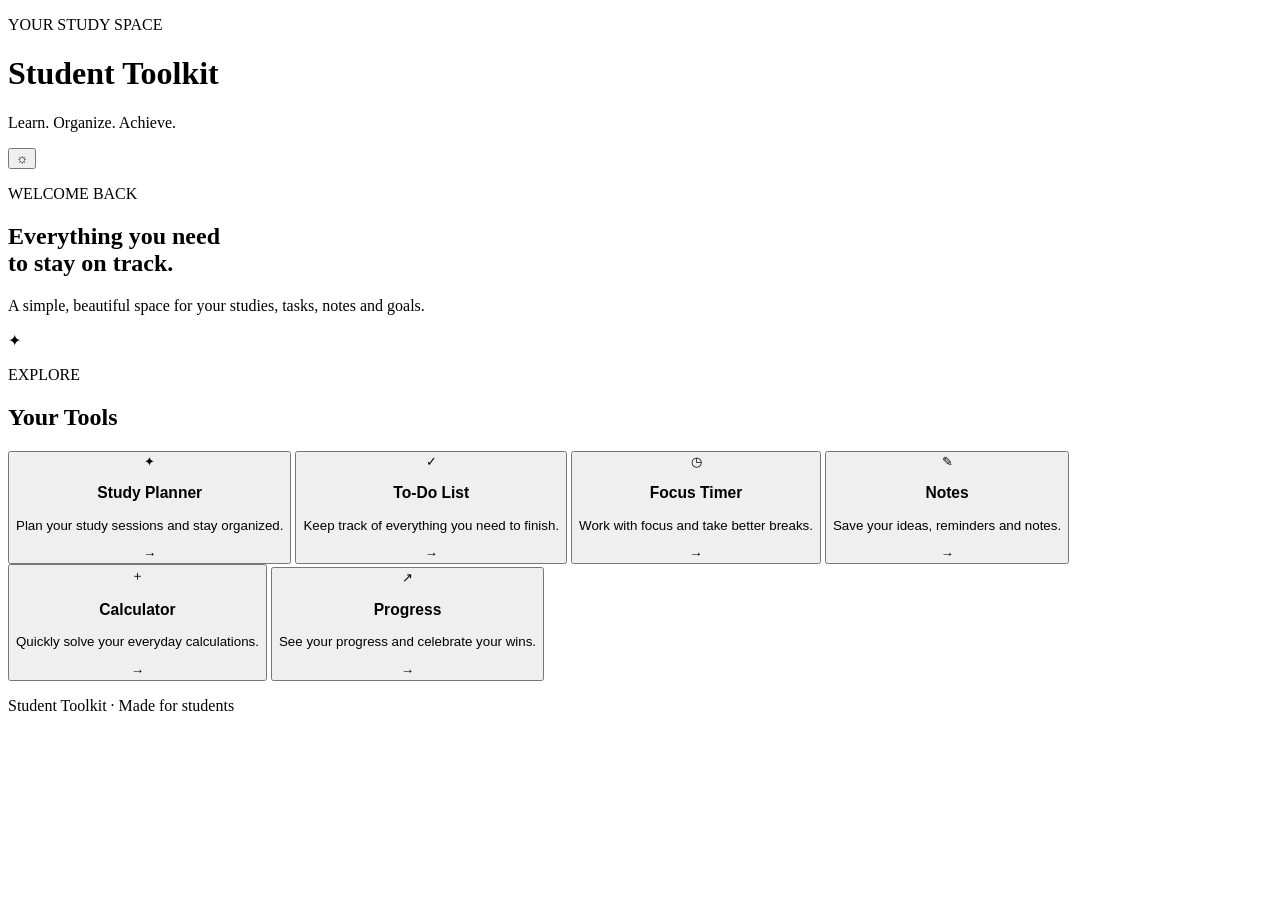
==== index.html @ 06b0a5df "Create index.html" ====
<!DOCTYPE html>
<html lang="en">

<head>
    <meta charset="UTF-8">
    <meta name="viewport" content="width=device-width, initial-scale=1.0">

    <title>Student Toolkit</title>

    <meta name="theme-color" content="#F8F7F4">

    <link rel="stylesheet" href="style.css">
</head>

<body>

    <header class="header">

        <div>
            <p class="eyebrow">YOUR STUDY SPACE</p>

            <h1>Student Toolkit</h1>

            <p class="subtitle">
                Learn. Organize. Achieve.
            </p>
        </div>

        <button class="theme-btn" onclick="toggleTheme()" aria-label="Toggle theme">
            ☼
        </button>

    </header>


    <main>

        <section class="hero">

            <div class="hero-content">

                <p class="hero-label">WELCOME BACK</p>

                <h2>
                    Everything you need<br>
                    to stay on track.
                </h2>

                <p>
                    A simple, beautiful space for your
                    studies, tasks, notes and goals.
                </p>

            </div>

            <div class="hero-shape">
                ✦
            </div>

        </section>


        <div class="section-heading">

            <div>
                <p class="eyebrow">EXPLORE</p>
                <h2>Your Tools</h2>
            </div>

        </div>


        <section class="tools-grid">

            <button class="tool-card lavender"
                onclick="openTool('planner')">

                <span class="tool-icon">✦</span>

                <h3>Study Planner</h3>

                <p>
                    Plan your study sessions
                    and stay organized.
                </p>

                <span class="arrow">→</span>

            </button>


            <button class="tool-card rose"
                onclick="openTool('todo')">

                <span class="tool-icon">✓</span>

                <h3>To-Do List</h3>

                <p>
                    Keep track of everything
                    you need to finish.
                </p>

                <span class="arrow">→</span>

            </button>


            <button class="tool-card blue"
                onclick="openTool('timer')">

                <span class="tool-icon">◷</span>

                <h3>Focus Timer</h3>

                <p>
                    Work with focus and
                    take better breaks.
                </p>

                <span class="arrow">→</span>

            </button>


            <button class="tool-card champagne"
                onclick="openTool('notes')">

                <span class="tool-icon">✎</span>

                <h3>Notes</h3>

                <p>
                    Save your ideas,
                    reminders and notes.
                </p>

                <span class="arrow">→</span>

            </button>


            <button class="tool-card blue"
                onclick="openTool('calculator')">

                <span class="tool-icon">＋</span>

                <h3>Calculator</h3>

                <p>
                    Quickly solve your
                    everyday calculations.
                </p>

                <span class="arrow">→</span>

            </button>


            <button class="tool-card lavender"
                onclick="openTool('progress')">

                <span class="tool-icon">↗</span>

                <h3>Progress</h3>

                <p>
                    See your progress and
                    celebrate your wins.
                </p>

                <span class="arrow">→</span>

            </button>

        </section>

    </main>


    <footer>
        <p>Student Toolkit · Made for students</p>
    </footer>


    <script src="script.js"></script>

</body>

</html>
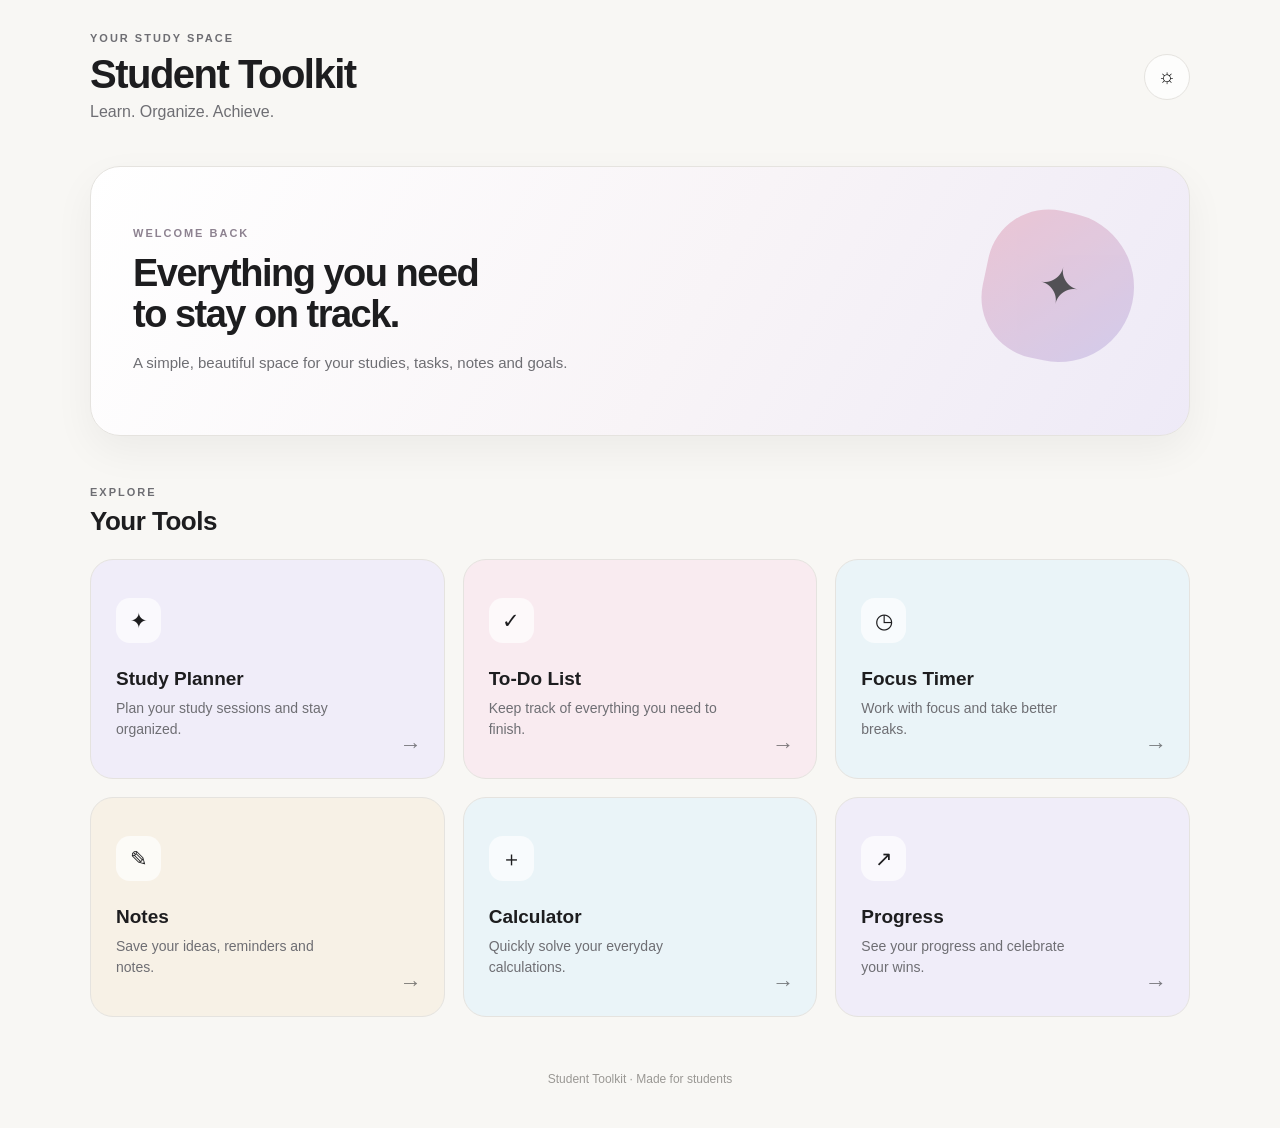
==== commit 30b0f332: "Update index.html" ====
--- a/index.html
+++ b/index.html
@@ -90,7 +90,7 @@
 
 
             <button class="tool-card rose"
-                onclick="openTool('todo')">
+                onclick="window.location.href='todo.html'">
 
                 <span class="tool-icon">✓</span>
 
--- a/style.css
+++ b/style.css
@@ -0,0 +1,413 @@
+* {
+    margin: 0;
+    padding: 0;
+    box-sizing: border-box;
+}
+
+:root {
+    --background: #F8F7F4;
+    --card: #FFFFFF;
+    --text: #1D1D1F;
+    --secondary: #6E6E73;
+    --border: #E5E3DF;
+
+    --rose: #E8B7C8;
+    --lavender: #C9C1E8;
+    --blue: #B8D8E8;
+    --champagne: #E8D8B8;
+}
+
+body {
+    font-family: -apple-system, BlinkMacSystemFont, "SF Pro Display",
+        "Segoe UI", Arial, sans-serif;
+
+    background: var(--background);
+    color: var(--text);
+
+    min-height: 100vh;
+    padding: 32px;
+
+    transition: 0.3s ease;
+}
+
+
+/* HEADER */
+
+.header {
+    max-width: 1100px;
+    margin: 0 auto 45px;
+
+    display: flex;
+    justify-content: space-between;
+    align-items: center;
+}
+
+.eyebrow {
+    font-size: 11px;
+    font-weight: 700;
+    letter-spacing: 2px;
+    color: var(--secondary);
+    margin-bottom: 8px;
+}
+
+h1 {
+    font-size: 40px;
+    letter-spacing: -1.5px;
+    margin-bottom: 6px;
+}
+
+.subtitle {
+    color: var(--secondary);
+    font-size: 16px;
+}
+
+.theme-btn {
+    width: 46px;
+    height: 46px;
+
+    border: 1px solid var(--border);
+    border-radius: 50%;
+
+    background: rgba(255, 255, 255, 0.75);
+
+    font-size: 20px;
+    cursor: pointer;
+
+    transition: 0.25s ease;
+}
+
+.theme-btn:hover {
+    transform: rotate(15deg) scale(1.05);
+}
+
+
+/* MAIN */
+
+main {
+    max-width: 1100px;
+    margin: auto;
+}
+
+
+/* HERO */
+
+.hero {
+    position: relative;
+    overflow: hidden;
+
+    min-height: 270px;
+
+    padding: 42px;
+
+    border-radius: 30px;
+
+    background:
+        linear-gradient(
+            120deg,
+            #ffffff 0%,
+            #f8f4f7 55%,
+            #eeeaf7 100%
+        );
+
+    border: 1px solid var(--border);
+
+    box-shadow:
+        0 15px 40px rgba(0, 0, 0, 0.05);
+
+    margin-bottom: 50px;
+
+    display: flex;
+    align-items: center;
+}
+
+.hero-content {
+    max-width: 650px;
+}
+
+.hero-label {
+    font-size: 11px;
+    font-weight: 700;
+    letter-spacing: 2px;
+    color: #8d8290;
+    margin-bottom: 14px;
+}
+
+.hero h2 {
+    font-size: 38px;
+    line-height: 1.08;
+    letter-spacing: -1.5px;
+    margin-bottom: 16px;
+}
+
+.hero p:last-child {
+    color: var(--secondary);
+    line-height: 1.6;
+    font-size: 15px;
+}
+
+.hero-shape {
+    position: absolute;
+
+    right: 55px;
+    top: 45px;
+
+    width: 150px;
+    height: 150px;
+
+    border-radius: 45% 55% 55% 45%;
+
+    background: linear-gradient(
+        135deg,
+        var(--rose),
+        var(--lavender)
+    );
+
+    display: flex;
+    align-items: center;
+    justify-content: center;
+
+    font-size: 50px;
+
+    transform: rotate(12deg);
+
+    opacity: 0.75;
+}
+
+
+/* SECTION */
+
+.section-heading {
+    margin-bottom: 22px;
+}
+
+.section-heading h2 {
+    font-size: 26px;
+    letter-spacing: -0.5px;
+}
+
+
+/* TOOLS */
+
+.tools-grid {
+    display: grid;
+
+    grid-template-columns:
+        repeat(3, 1fr);
+
+    gap: 18px;
+}
+
+.tool-card {
+    position: relative;
+
+    min-height: 220px;
+
+    padding: 25px;
+
+    border-radius: 23px;
+
+    border: 1px solid var(--border);
+
+    text-align: left;
+
+    color: var(--text);
+
+    cursor: pointer;
+
+    transition:
+        transform 0.25s ease,
+        box-shadow 0.25s ease;
+
+    overflow: hidden;
+}
+
+.tool-card:hover {
+    transform: translateY(-5px);
+
+    box-shadow:
+        0 15px 30px rgba(0, 0, 0, 0.08);
+}
+
+
+/* CARD COLORS */
+
+.lavender {
+    background: #F0EDF9;
+}
+
+.rose {
+    background: #F9EBF0;
+}
+
+.blue {
+    background: #EAF4F8;
+}
+
+.champagne {
+    background: #F7F1E6;
+}
+
+
+/* ICON */
+
+.tool-icon {
+    display: flex;
+
+    width: 45px;
+    height: 45px;
+
+    border-radius: 14px;
+
+    background: rgba(255, 255, 255, 0.7);
+
+    align-items: center;
+    justify-content: center;
+
+    font-size: 21px;
+
+    margin-bottom: 25px;
+}
+
+.tool-card h3 {
+    font-size: 19px;
+    margin-bottom: 8px;
+}
+
+.tool-card p {
+    max-width: 230px;
+
+    color: var(--secondary);
+
+    font-size: 14px;
+
+    line-height: 1.5;
+}
+
+.arrow {
+    position: absolute;
+
+    right: 22px;
+    bottom: 20px;
+
+    font-size: 22px;
+
+    opacity: 0.55;
+
+    transition: 0.2s ease;
+}
+
+.tool-card:hover .arrow {
+    transform: translateX(5px);
+    opacity: 1;
+}
+
+
+/* FOOTER */
+
+footer {
+    max-width: 1100px;
+
+    margin: 55px auto 10px;
+
+    text-align: center;
+
+    color: #9A9894;
+
+    font-size: 12px;
+}
+
+
+/* MOBILE */
+
+@media (max-width: 800px) {
+
+    body {
+        padding: 20px;
+    }
+
+    h1 {
+        font-size: 31px;
+    }
+
+    .hero {
+        padding: 28px;
+    }
+
+    .hero h2 {
+        font-size: 30px;
+    }
+
+    .hero-shape {
+        display: none;
+    }
+
+    .tools-grid {
+        grid-template-columns: repeat(2, 1fr);
+    }
+}
+
+
+@media (max-width: 500px) {
+
+    .header {
+        margin-bottom: 30px;
+    }
+
+    .theme-btn {
+        width: 40px;
+        height: 40px;
+    }
+
+    .tools-grid {
+        grid-template-columns: 1fr;
+    }
+
+    .tool-card {
+        min-height: 190px;
+    }
+
+    .hero {
+        min-height: 240px;
+    }
+}
+
+
+/* DARK MODE */
+
+body.dark-mode {
+    --background: #111113;
+    --card: #1C1C1E;
+    --text: #F5F5F7;
+    --secondary: #A1A1A6;
+    --border: #303033;
+}
+
+body.dark-mode .hero {
+    background:
+        linear-gradient(
+            120deg,
+            #1c1c1e,
+            #211e25
+        );
+}
+
+body.dark-mode .lavender {
+    background: #29263A;
+}
+
+body.dark-mode .rose {
+    background: #35262D;
+}
+
+body.dark-mode .blue {
+    background: #202F35;
+}
+
+body.dark-mode .champagne {
+    background: #342F25;
+}
+
+body.dark-mode .theme-btn {
+    background: #1C1C1E;
+    color: white;
+}
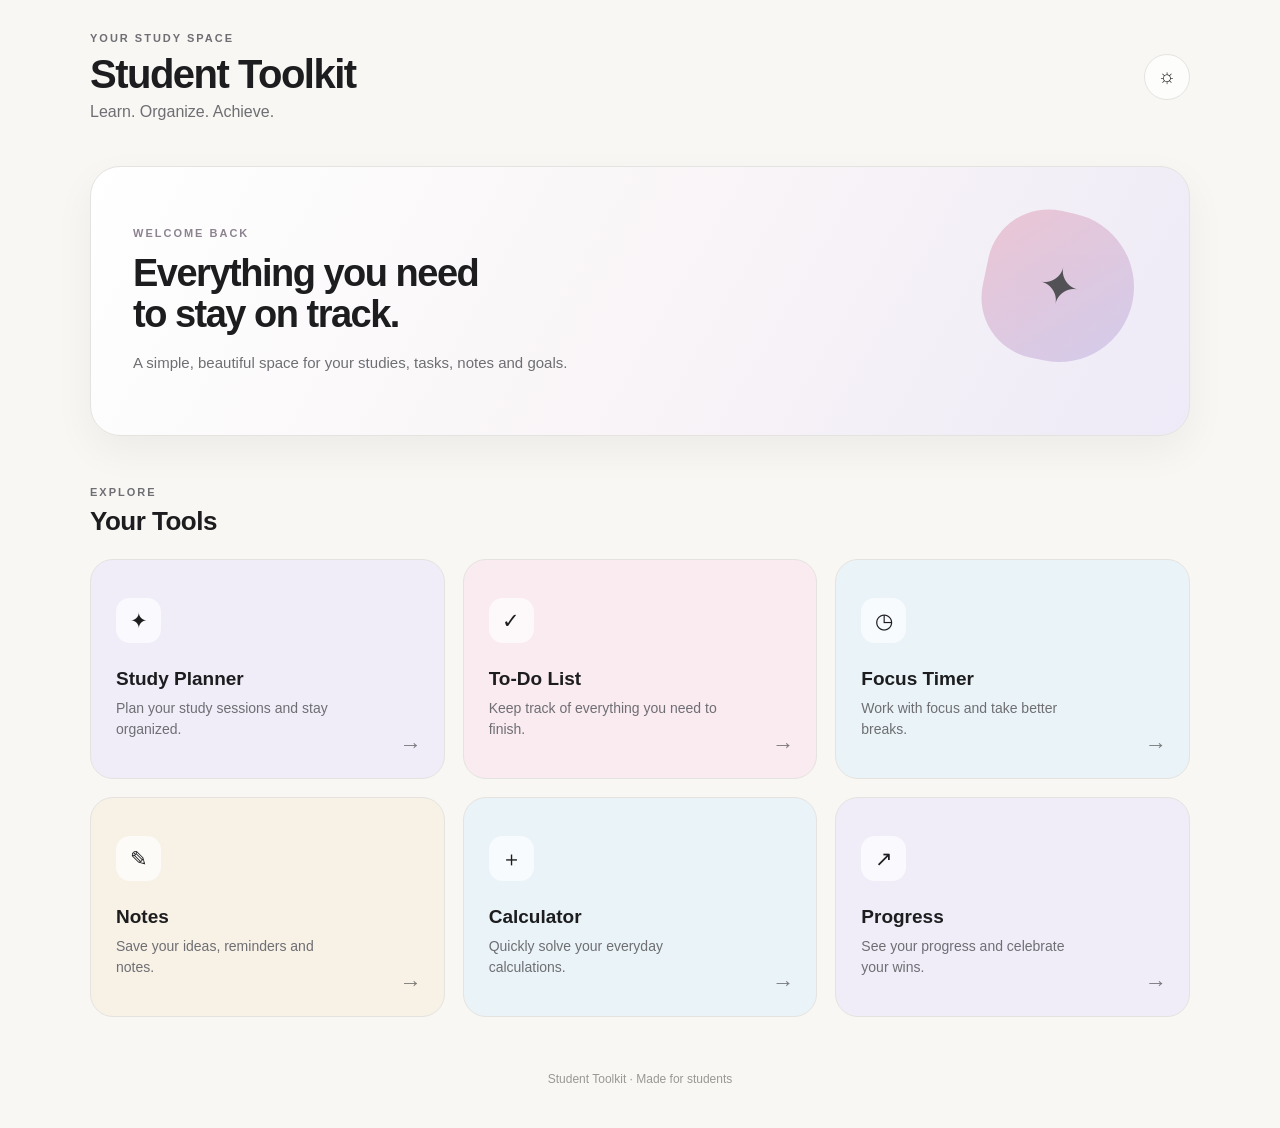
==== commit 74833950: "Update index.html" ====
--- a/index.html
+++ b/index.html
@@ -26,9 +26,19 @@
             </p>
         </div>
 
-        <button class="theme-btn" onclick="toggleTheme()" aria-label="Toggle theme">
-            ☼
-        </button>
+        <button
+    class="theme-btn"
+    aria-label="Toggle night theme"
+    onclick="
+        document.body.classList.toggle('dark');
+        localStorage.setItem(
+            'studentTheme',
+            document.body.classList.contains('dark') ? 'dark' : 'light'
+        );
+    "
+>
+    ☼
+</button>
 
     </header>
 
--- a/style.css
+++ b/style.css
@@ -1,98 +1,177 @@
+/* =========================================================
+   STUDENT TOOLKIT — FULL STYLE.CSS
+   Apple × Pinterest × Cute Study Planner
+   ========================================================= */
+
+
+/* =========================================================
+   GLOBAL RESET
+   ========================================================= */
+
 * {
     margin: 0;
     padding: 0;
     box-sizing: border-box;
 }
 
+
 :root {
+
     --background: #F8F7F4;
+
     --card: #FFFFFF;
+
     --text: #1D1D1F;
+
     --secondary: #6E6E73;
+
     --border: #E5E3DF;
 
     --rose: #E8B7C8;
+
     --lavender: #C9C1E8;
+
     --blue: #B8D8E8;
+
     --champagne: #E8D8B8;
 }
 
+
+html {
+    scroll-behavior: smooth;
+}
+
+
 body {
-    font-family: -apple-system, BlinkMacSystemFont, "SF Pro Display",
-        "Segoe UI", Arial, sans-serif;
+
+    font-family:
+        -apple-system,
+        BlinkMacSystemFont,
+        "SF Pro Display",
+        "Segoe UI",
+        Arial,
+        sans-serif;
 
     background: var(--background);
+
     color: var(--text);
 
     min-height: 100vh;
+
     padding: 32px;
 
-    transition: 0.3s ease;
-}
-
-
-/* HEADER */
+    transition:
+        background 0.3s ease,
+        color 0.3s ease;
+}
+
+
+/* =========================================================
+   DASHBOARD HEADER
+   ========================================================= */
 
 .header {
+
     max-width: 1100px;
+
     margin: 0 auto 45px;
 
     display: flex;
+
     justify-content: space-between;
+
     align-items: center;
 }
 
+
 .eyebrow {
+
     font-size: 11px;
+
     font-weight: 700;
+
     letter-spacing: 2px;
+
     color: var(--secondary);
+
     margin-bottom: 8px;
 }
 
+
 h1 {
+
     font-size: 40px;
+
     letter-spacing: -1.5px;
+
     margin-bottom: 6px;
 }
 
+
 .subtitle {
+
     color: var(--secondary);
+
     font-size: 16px;
 }
 
+
+/* =========================================================
+   THEME BUTTON
+   ========================================================= */
+
 .theme-btn {
+
     width: 46px;
+
     height: 46px;
 
     border: 1px solid var(--border);
+
     border-radius: 50%;
 
-    background: rgba(255, 255, 255, 0.75);
+    background:
+        rgba(255, 255, 255, 0.75);
+
+    color: var(--text);
 
     font-size: 20px;
+
     cursor: pointer;
 
-    transition: 0.25s ease;
-}
+    transition:
+        0.25s ease;
+}
+
 
 .theme-btn:hover {
-    transform: rotate(15deg) scale(1.05);
-}
-
-
-/* MAIN */
+
+    transform:
+        rotate(15deg)
+        scale(1.05);
+}
+
+
+/* =========================================================
+   MAIN DASHBOARD
+   ========================================================= */
 
 main {
+
     max-width: 1100px;
+
     margin: auto;
 }
 
 
-/* HERO */
+/* =========================================================
+   DASHBOARD HERO
+   ========================================================= */
 
 .hero {
+
     position: relative;
+
     overflow: hidden;
 
     min-height: 270px;
@@ -112,83 +191,120 @@
     border: 1px solid var(--border);
 
     box-shadow:
-        0 15px 40px rgba(0, 0, 0, 0.05);
+        0 15px 40px
+        rgba(0, 0, 0, 0.05);
 
     margin-bottom: 50px;
 
     display: flex;
+
     align-items: center;
 }
 
+
 .hero-content {
+
     max-width: 650px;
 }
 
+
 .hero-label {
+
     font-size: 11px;
+
     font-weight: 700;
+
     letter-spacing: 2px;
+
     color: #8d8290;
+
     margin-bottom: 14px;
 }
 
+
 .hero h2 {
+
     font-size: 38px;
+
     line-height: 1.08;
+
     letter-spacing: -1.5px;
+
     margin-bottom: 16px;
 }
 
+
 .hero p:last-child {
+
     color: var(--secondary);
+
     line-height: 1.6;
+
     font-size: 15px;
 }
 
+
 .hero-shape {
+
     position: absolute;
 
     right: 55px;
+
     top: 45px;
 
     width: 150px;
+
     height: 150px;
 
-    border-radius: 45% 55% 55% 45%;
-
-    background: linear-gradient(
-        135deg,
-        var(--rose),
-        var(--lavender)
-    );
+    border-radius:
+        45% 55% 55% 45%;
+
+    background:
+        linear-gradient(
+            135deg,
+            var(--rose),
+            var(--lavender)
+        );
 
     display: flex;
+
     align-items: center;
+
     justify-content: center;
 
     font-size: 50px;
 
-    transform: rotate(12deg);
+    transform:
+        rotate(12deg);
 
     opacity: 0.75;
 }
 
 
-/* SECTION */
+/* =========================================================
+   SECTION HEADING
+   ========================================================= */
 
 .section-heading {
+
     margin-bottom: 22px;
 }
 
+
 .section-heading h2 {
+
     font-size: 26px;
+
     letter-spacing: -0.5px;
 }
 
 
-/* TOOLS */
+/* =========================================================
+   TOOLS GRID
+   ========================================================= */
 
 .tools-grid {
+
     display: grid;
 
     grid-template-columns:
@@ -197,7 +313,9 @@
     gap: 18px;
 }
 
+
 .tool-card {
+
     position: relative;
 
     min-height: 220px;
@@ -221,46 +339,61 @@
     overflow: hidden;
 }
 
+
 .tool-card:hover {
-    transform: translateY(-5px);
+
+    transform:
+        translateY(-5px);
 
     box-shadow:
-        0 15px 30px rgba(0, 0, 0, 0.08);
-}
-
-
-/* CARD COLORS */
+        0 15px 30px
+        rgba(0, 0, 0, 0.08);
+}
+
+
+/* TOOL COLORS */
 
 .lavender {
+
     background: #F0EDF9;
 }
 
+
 .rose {
+
     background: #F9EBF0;
 }
 
+
 .blue {
+
     background: #EAF4F8;
 }
 
+
 .champagne {
+
     background: #F7F1E6;
 }
 
 
-/* ICON */
+/* TOOL ICON */
 
 .tool-icon {
+
     display: flex;
 
     width: 45px;
+
     height: 45px;
 
     border-radius: 14px;
 
-    background: rgba(255, 255, 255, 0.7);
+    background:
+        rgba(255, 255, 255, 0.7);
 
     align-items: center;
+
     justify-content: center;
 
     font-size: 21px;
@@ -268,12 +401,17 @@
     margin-bottom: 25px;
 }
 
+
 .tool-card h3 {
+
     font-size: 19px;
+
     margin-bottom: 8px;
 }
 
+
 .tool-card p {
+
     max-width: 230px;
 
     color: var(--secondary);
@@ -283,10 +421,13 @@
     line-height: 1.5;
 }
 
+
 .arrow {
+
     position: absolute;
 
     right: 22px;
+
     bottom: 20px;
 
     font-size: 22px;
@@ -296,15 +437,22 @@
     transition: 0.2s ease;
 }
 
+
 .tool-card:hover .arrow {
-    transform: translateX(5px);
+
+    transform:
+        translateX(5px);
+
     opacity: 1;
 }
 
 
-/* FOOTER */
+/* =========================================================
+   DASHBOARD FOOTER
+   ========================================================= */
 
 footer {
+
     max-width: 1100px;
 
     margin: 55px auto 10px;
@@ -317,72 +465,107 @@
 }
 
 
-/* MOBILE */
+/* =========================================================
+   DASHBOARD RESPONSIVE
+   ========================================================= */
 
 @media (max-width: 800px) {
 
     body {
+
         padding: 20px;
     }
 
+
     h1 {
+
         font-size: 31px;
     }
 
+
     .hero {
+
         padding: 28px;
     }
 
+
     .hero h2 {
+
         font-size: 30px;
     }
 
+
     .hero-shape {
+
         display: none;
     }
 
+
     .tools-grid {
-        grid-template-columns: repeat(2, 1fr);
-    }
+
+        grid-template-columns:
+            repeat(2, 1fr);
+    }
+
 }
 
 
 @media (max-width: 500px) {
 
     .header {
+
         margin-bottom: 30px;
     }
 
+
     .theme-btn {
+
         width: 40px;
+
         height: 40px;
     }
 
+
     .tools-grid {
+
         grid-template-columns: 1fr;
     }
 
+
     .tool-card {
+
         min-height: 190px;
     }
 
+
     .hero {
+
         min-height: 240px;
     }
-}
-
-
-/* DARK MODE */
+
+}
+
+
+/* =========================================================
+   DASHBOARD DARK MODE
+   ========================================================= */
 
 body.dark-mode {
+
     --background: #111113;
+
     --card: #1C1C1E;
+
     --text: #F5F5F7;
+
     --secondary: #A1A1A6;
+
     --border: #303033;
 }
 
+
 body.dark-mode .hero {
+
     background:
         linear-gradient(
             120deg,
@@ -391,23 +574,2830 @@
         );
 }
 
+
 body.dark-mode .lavender {
+
     background: #29263A;
 }
 
+
 body.dark-mode .rose {
+
     background: #35262D;
 }
 
+
 body.dark-mode .blue {
+
     background: #202F35;
 }
 
+
 body.dark-mode .champagne {
+
     background: #342F25;
 }
 
+
 body.dark-mode .theme-btn {
+
     background: #1C1C1E;
+
     color: white;
 }
+
+
+/* =========================================================
+   =========================================================
+   TODO PAGE
+   =========================================================
+   ========================================================= */
+
+
+/* =========================================================
+   TODO BACKGROUND
+   ========================================================= */
+
+.todo-page {
+
+    position: relative;
+
+    overflow-x: hidden;
+
+    background:
+
+        radial-gradient(
+            circle at 10% 10%,
+            #F9DCE8 0%,
+            transparent 25%
+        ),
+
+        radial-gradient(
+            circle at 90% 20%,
+            #E2DDF5 0%,
+            transparent 28%
+        ),
+
+        radial-gradient(
+            circle at 80% 80%,
+            #DCEEF4 0%,
+            transparent 25%
+        ),
+
+        #FBF8F5;
+}
+
+
+/* =========================================================
+   DECORATIVE BLOBS
+   ========================================================= */
+
+.blob {
+
+    position: fixed;
+
+    border-radius: 50%;
+
+    filter: blur(3px);
+
+    opacity: 0.55;
+
+    pointer-events: none;
+
+    z-index: -1;
+}
+
+
+.blob-pink {
+
+    width: 180px;
+
+    height: 180px;
+
+    background: #F3BDD3;
+
+    top: -80px;
+
+    left: -80px;
+}
+
+
+.blob-purple {
+
+    width: 230px;
+
+    height: 230px;
+
+    background: #D8D0F0;
+
+    top: 170px;
+
+    right: -130px;
+}
+
+
+.blob-blue {
+
+    width: 190px;
+
+    height: 190px;
+
+    background: #C9E5EF;
+
+    bottom: 80px;
+
+    left: -120px;
+}
+
+
+/* =========================================================
+   TODO HEADER
+   ========================================================= */
+
+.todo-header {
+
+    max-width: 850px;
+
+    margin: 0 auto;
+
+    padding:
+        25px
+        20px
+        20px;
+
+    display: flex;
+
+    justify-content:
+        space-between;
+
+    align-items:
+        flex-start;
+}
+
+
+.todo-mini-title {
+
+    font-size: 11px;
+
+    font-weight: 700;
+
+    letter-spacing: 2px;
+
+    color: #81778D;
+
+    margin-bottom: 12px;
+}
+
+
+.todo-header h1 {
+
+    font-family:
+        Georgia,
+        "Times New Roman",
+        serif;
+
+    font-size: 43px;
+
+    letter-spacing: -2px;
+
+    line-height: 1;
+
+    color: #202035;
+
+    margin-bottom: 10px;
+}
+
+
+.todo-subtitle {
+
+    font-size: 15px;
+
+    color: #777283;
+}
+
+
+/* =========================================================
+   TODO BACK BUTTON
+   ========================================================= */
+
+.todo-back {
+
+    width: 48px;
+
+    height: 48px;
+
+    border-radius: 50%;
+
+    border:
+        1px solid
+        rgba(255,255,255,0.8);
+
+    background:
+        rgba(255,255,255,0.72);
+
+    backdrop-filter:
+        blur(15px);
+
+    color: #29243A;
+
+    font-size: 24px;
+
+    cursor: pointer;
+
+    box-shadow:
+        0 8px 25px
+        rgba(80,60,100,0.08);
+
+    transition:
+        0.25s ease;
+}
+
+
+.todo-back:hover {
+
+    transform:
+        translateX(-3px);
+}
+
+
+/* =========================================================
+   TODO MAIN
+   ========================================================= */
+
+.todo-main {
+
+    max-width: 850px;
+
+    margin: auto;
+
+    padding:
+        10px
+        20px
+        80px;
+}
+
+
+/* =========================================================
+   PROGRESS CARD
+   ========================================================= */
+
+.progress-card {
+
+    padding: 23px;
+
+    border-radius: 27px;
+
+    background:
+
+        linear-gradient(
+            135deg,
+            rgba(255,255,255,0.9),
+            rgba(246,238,250,0.9)
+        );
+
+    border:
+        1px solid
+        rgba(255,255,255,0.9);
+
+    box-shadow:
+        0 15px 45px
+        rgba(100,75,120,0.10);
+
+    margin-bottom: 18px;
+}
+
+
+.progress-top {
+
+    display: flex;
+
+    justify-content:
+        space-between;
+
+    align-items:
+        center;
+}
+
+
+.progress-label {
+
+    font-size: 13px;
+
+    font-weight: 600;
+
+    color: #686176;
+
+    margin-bottom: 8px;
+}
+
+
+.progress-card h2 {
+
+    font-family:
+        Georgia,
+        serif;
+
+    font-size: 31px;
+
+    color: #25213A;
+}
+
+
+.progress-doodle {
+
+    width: 58px;
+
+    height: 58px;
+
+    border-radius: 50%;
+
+    display: flex;
+
+    align-items: center;
+
+    justify-content: center;
+
+    font-size: 30px;
+
+    color: #D879A7;
+
+    background:
+        #F9D9E8;
+
+    transform:
+        rotate(10deg);
+}
+
+
+/* =========================================================
+   PROGRESS BAR
+   ========================================================= */
+
+.progress-track {
+
+    height: 10px;
+
+    background: #E6E1EC;
+
+    border-radius: 20px;
+
+    margin-top: 17px;
+
+    overflow: hidden;
+}
+
+
+.progress-fill {
+
+    width: 0%;
+
+    height: 100%;
+
+    border-radius: 20px;
+
+    background:
+
+        linear-gradient(
+            90deg,
+            #E79CC2,
+            #B9A9E4
+        );
+
+    transition:
+        width 0.5s ease;
+}
+
+
+/* =========================================================
+   ADD TASK CARD
+   ========================================================= */
+
+.add-task-card {
+
+    display: flex;
+
+    align-items: center;
+
+    gap: 12px;
+
+    padding: 10px;
+
+    border-radius: 24px;
+
+    background:
+        rgba(255,255,255,0.85);
+
+    border:
+        1px solid
+        rgba(255,255,255,0.9);
+
+    box-shadow:
+        0 12px 35px
+        rgba(100,75,120,0.08);
+
+    margin-bottom: 20px;
+}
+
+
+.plus-circle {
+
+    flex-shrink: 0;
+
+    width: 45px;
+
+    height: 45px;
+
+    border-radius: 50%;
+
+    display: flex;
+
+    align-items: center;
+
+    justify-content: center;
+
+    font-size: 27px;
+
+    color: #B65D87;
+
+    background:
+        #F8DCE8;
+}
+
+
+.add-task-card input {
+
+    min-width: 0;
+
+    flex: 1;
+
+    border: none;
+
+    outline: none;
+
+    background: transparent;
+
+    color: #272338;
+
+    font-size: 15px;
+
+    font-family:
+        -apple-system,
+        BlinkMacSystemFont,
+        "Segoe UI",
+        sans-serif;
+}
+
+
+.add-task-card input::placeholder {
+
+    color: #AAA4B6;
+}
+
+
+/* =========================================================
+   ADD BUTTON
+   ========================================================= */
+
+.add-task-btn {
+
+    border: none;
+
+    border-radius: 17px;
+
+    padding:
+        13px
+        20px;
+
+    background:
+
+        linear-gradient(
+            135deg,
+            #E99BC2,
+            #D784B1
+        );
+
+    color: white;
+
+    font-weight: 700;
+
+    font-size: 14px;
+
+    cursor: pointer;
+
+    box-shadow:
+        0 7px 18px
+        rgba(210,120,165,0.25);
+
+    transition:
+        0.2s ease;
+}
+
+
+.add-task-btn:hover {
+
+    transform:
+        translateY(-2px);
+}
+
+
+/* =========================================================
+   TODO FILTERS
+   ========================================================= */
+
+.todo-filters {
+
+    display: flex;
+
+    gap: 8px;
+
+    margin:
+        8px
+        0
+        18px;
+
+    overflow-x: auto;
+
+    scrollbar-width: none;
+}
+
+
+.todo-filters::-webkit-scrollbar {
+
+    display: none;
+}
+
+
+.filter {
+
+    border: none;
+
+    border-radius: 30px;
+
+    padding:
+        10px
+        17px;
+
+    background:
+        rgba(255,255,255,0.65);
+
+    color: #777182;
+
+    font-size: 13px;
+
+    white-space: nowrap;
+
+    cursor: pointer;
+
+    transition:
+        0.2s ease;
+}
+
+
+.filter.active {
+
+    background:
+        #E9B1CD;
+
+    color: #3B2433;
+
+    box-shadow:
+        0 5px 15px
+        rgba(220,140,180,0.20);
+}
+
+
+/* =========================================================
+   TASK LIST
+   ========================================================= */
+
+.task-list {
+
+    display: flex;
+
+    flex-direction: column;
+
+    gap: 13px;
+}
+
+
+/* =========================================================
+   TASK CARD
+   ========================================================= */
+
+.task-card {
+
+    display: flex;
+
+    align-items: center;
+
+    gap: 15px;
+
+    min-height: 88px;
+
+    padding:
+        15px
+        16px;
+
+    border-radius: 24px;
+
+    border:
+        1px solid
+        rgba(255,255,255,0.8);
+
+    background:
+
+        linear-gradient(
+            135deg,
+            #FFF1F6,
+            #FCE8F0
+        );
+
+    box-shadow:
+        0 10px 28px
+        rgba(90,65,100,0.07);
+
+    animation:
+        taskIn 0.3s ease;
+
+    transition:
+        transform 0.2s ease,
+        box-shadow 0.2s ease;
+}
+
+
+.task-card:nth-child(2n) {
+
+    background:
+
+        linear-gradient(
+            135deg,
+            #F3F0FC,
+            #ECE8F8
+        );
+}
+
+
+.task-card:nth-child(3n) {
+
+    background:
+
+        linear-gradient(
+            135deg,
+            #EEF7FA,
+            #E6F1F6
+        );
+}
+
+
+.task-card:hover {
+
+    transform:
+        translateY(-3px);
+
+    box-shadow:
+        0 15px 32px
+        rgba(90,65,100,0.11);
+}
+
+
+/* =========================================================
+   BIG CUSTOM CHECKBOX
+   ========================================================= */
+
+.big-checkbox {
+
+    flex-shrink: 0;
+
+    width: 36px;
+
+    height: 36px;
+
+    border-radius: 12px;
+
+    border:
+        2px solid
+        #9B82C9;
+
+    background:
+        rgba(255,255,255,0.65);
+
+    color: white;
+
+    display: flex;
+
+    align-items: center;
+
+    justify-content: center;
+
+    font-size: 21px;
+
+    font-weight: 800;
+
+    cursor: pointer;
+
+    transition:
+        0.25s ease;
+}
+
+
+.big-checkbox:hover {
+
+    transform:
+        scale(1.08);
+}
+
+
+.task-card.completed
+.big-checkbox {
+
+    background:
+
+        linear-gradient(
+            135deg,
+            #D88EB5,
+            #B39CDE
+        );
+
+    border-color:
+        transparent;
+}
+
+
+/* =========================================================
+   TASK CONTENT
+   ========================================================= */
+
+.task-content {
+
+    flex: 1;
+
+    min-width: 0;
+}
+
+
+.task-content h3 {
+
+    font-size: 16px;
+
+    line-height: 1.3;
+
+    font-weight: 650;
+
+    color: #29243B;
+
+    margin-bottom: 7px;
+
+    word-break: break-word;
+}
+
+
+.task-tag {
+
+    display: inline-block;
+
+    padding:
+        4px
+        9px;
+
+    border-radius: 20px;
+
+    background:
+        rgba(255,255,255,0.65);
+
+    color: #80758D;
+
+    font-size: 10px;
+
+    font-weight: 600;
+}
+
+
+/* =========================================================
+   COMPLETED TASK
+   ========================================================= */
+
+.task-card.completed {
+
+    opacity: 0.75;
+}
+
+
+.task-card.completed
+.task-content h3 {
+
+    text-decoration:
+        line-through;
+
+    color: #817A89;
+}
+
+
+/* =========================================================
+   DELETE BUTTON
+   ========================================================= */
+
+.task-delete {
+
+    flex-shrink: 0;
+
+    border: none;
+
+    background: transparent;
+
+    color: #A59BA9;
+
+    font-size: 25px;
+
+    width: 32px;
+
+    height: 32px;
+
+    cursor: pointer;
+
+    border-radius: 50%;
+
+    transition:
+        0.2s ease;
+}
+
+
+.task-delete:hover {
+
+    background:
+        rgba(255,255,255,0.7);
+
+    color: #C66D96;
+}
+
+
+/* =========================================================
+   EMPTY STATE
+   ========================================================= */
+
+.empty-state {
+
+    min-height: 180px;
+
+    display: none;
+
+    flex-direction: column;
+
+    align-items: center;
+
+    justify-content: center;
+
+    text-align: center;
+
+    padding: 30px;
+}
+
+
+.empty-icon {
+
+    width: 60px;
+
+    height: 60px;
+
+    border-radius: 22px;
+
+    display: flex;
+
+    align-items: center;
+
+    justify-content: center;
+
+    font-size: 27px;
+
+    color: #B887C8;
+
+    background:
+        #F0E7F7;
+
+    margin-bottom: 13px;
+}
+
+
+.empty-state h3 {
+
+    font-family:
+        Georgia,
+        serif;
+
+    font-size: 21px;
+
+    color: #393248;
+
+    margin-bottom: 6px;
+}
+
+
+.empty-state p {
+
+    color: #888191;
+
+    font-size: 13px;
+}
+
+
+/* =========================================================
+   FLOATING ADD BUTTON
+   ========================================================= */
+
+.floating-add {
+
+    position: fixed;
+
+    right: 22px;
+
+    bottom: 25px;
+
+    width: 60px;
+
+    height: 60px;
+
+    border: none;
+
+    border-radius: 50%;
+
+    background:
+
+        linear-gradient(
+            135deg,
+            #E89CC1,
+            #B9A4E0
+        );
+
+    color: white;
+
+    font-size: 32px;
+
+    cursor: pointer;
+
+    box-shadow:
+
+        0 12px 30px
+        rgba(190,110,160,0.30);
+
+    z-index: 10;
+
+    transition:
+        transform 0.2s ease;
+}
+
+
+.floating-add:hover {
+
+    transform:
+        scale(1.08)
+        rotate(5deg);
+}
+
+
+/* =========================================================
+   TODO FOOTER
+   ========================================================= */
+
+.todo-footer {
+
+    text-align: center;
+
+    padding:
+        10px
+        20px
+        30px;
+
+    color: #9B949E;
+
+    font-size: 11px;
+}
+
+
+/* =========================================================
+   TODO ANIMATION
+   ========================================================= */
+
+@keyframes taskIn {
+
+    from {
+
+        opacity: 0;
+
+        transform:
+            translateY(10px)
+            scale(0.98);
+    }
+
+    to {
+
+        opacity: 1;
+
+        transform:
+            translateY(0)
+            scale(1);
+    }
+
+}
+
+
+/* =========================================================
+   TODO MOBILE
+   ========================================================= */
+
+@media (max-width: 600px) {
+
+    body.todo-page {
+
+        padding: 0;
+    }
+
+
+    .todo-header {
+
+        padding:
+            28px
+            18px
+            18px;
+    }
+
+
+    .todo-header h1 {
+
+        font-size: 39px;
+    }
+
+
+    .todo-main {
+
+        padding:
+            8px
+            15px
+            90px;
+    }
+
+
+    .progress-card {
+
+        padding: 20px;
+
+        border-radius: 24px;
+    }
+
+
+    .add-task-card {
+
+        border-radius: 22px;
+    }
+
+
+    .add-task-btn {
+
+        padding:
+            13px
+            17px;
+    }
+
+
+    .task-card {
+
+        min-height: 91px;
+
+        padding: 14px;
+
+        border-radius: 22px;
+    }
+
+
+    .big-checkbox {
+
+        width: 36px;
+
+        height: 36px;
+
+        border-radius: 12px;
+    }
+
+
+    .task-content h3 {
+
+        font-size: 15px;
+    }
+
+
+    .floating-add {
+
+        right: 18px;
+
+        bottom: 20px;
+    }
+
+}
+
+
+/* =========================================================
+   TODO DARK MODE
+   ========================================================= */
+
+body.dark-mode.todo-page {
+
+    background:
+
+        radial-gradient(
+            circle at 10% 10%,
+            #3A2632 0%,
+            transparent 25%
+        ),
+
+        radial-gradient(
+            circle at 90% 20%,
+            #302B43 0%,
+            transparent 28%
+        ),
+
+        radial-gradient(
+            circle at 80% 80%,
+            #20333A 0%,
+            transparent 25%
+        ),
+
+        #111113;
+}
+
+
+body.dark-mode .todo-header h1 {
+
+    color: #F5F5F7;
+}
+
+
+body.dark-mode .todo-subtitle {
+
+    color: #AAA5B1;
+}
+
+
+body.dark-mode .todo-mini-title {
+
+    color: #B4A9BD;
+}
+
+
+body.dark-mode .todo-back {
+
+    background:
+        rgba(35,35,38,0.8);
+
+    color: white;
+
+    border-color:
+        #3A3A3E;
+}
+
+
+body.dark-mode .progress-card {
+
+    background:
+
+        linear-gradient(
+            135deg,
+            rgba(35,34,40,0.95),
+            rgba(42,37,48,0.95)
+        );
+
+    border-color:
+        #3A3740;
+}
+
+
+body.dark-mode .progress-label {
+
+    color: #B4AEB9;
+}
+
+
+body.dark-mode .progress-card h2 {
+
+    color: #F5F5F7;
+}
+
+
+body.dark-mode .progress-track {
+
+    background: #37343D;
+}
+
+
+body.dark-mode .add-task-card {
+
+    background:
+        rgba(30,30,33,0.9);
+
+    border-color:
+        #37353A;
+}
+
+
+body.dark-mode .add-task-card input {
+
+    color: #F5F5F7;
+}
+
+
+body.dark-mode .add-task-card input::placeholder {
+
+    color: #817C87;
+}
+
+
+body.dark-mode .filter {
+
+    background:
+        rgba(35,35,38,0.85);
+
+    color: #AAA5B1;
+}
+
+
+body.dark-mode .filter.active {
+
+    background:
+        #6B4057;
+
+    color: #F9DCE8;
+}
+
+
+body.dark-mode .task-card {
+
+    background:
+
+        linear-gradient(
+            135deg,
+            #35262D,
+            #30252B
+        );
+
+    border-color:
+        #49343E;
+}
+
+
+body.dark-mode .task-card:nth-child(2n) {
+
+    background:
+
+        linear-gradient(
+            135deg,
+            #2E2A3D,
+            #29263A
+        );
+}
+
+
+body.dark-mode .task-card:nth-child(3n) {
+
+    background:
+
+        linear-gradient(
+            135deg,
+            #26353A,
+            #223137
+        );
+}
+
+
+body.dark-mode .big-checkbox {
+
+    background:
+        rgba(40,40,45,0.8);
+
+    border-color:
+        #9B82C9;
+}
+
+
+body.dark-mode .task-content h3 {
+
+    color: #F3F1F5;
+}
+
+
+body.dark-mode .task-tag {
+
+    background:
+        rgba(255,255,255,0.08);
+
+    color: #B7AFBD;
+}
+
+
+body.dark-mode .task-delete {
+
+    color: #817A86;
+}
+
+
+body.dark-mode .empty-state h3 {
+
+    color: #F2EFF5;
+}
+
+
+body.dark-mode .empty-state p {
+
+    color: #918A96;
+}
+/* =========================================================
+   STUDY PLANNER PAGE
+   ========================================================= */
+
+.planner-page {
+    position: relative;
+    overflow-x: hidden;
+
+    background:
+        radial-gradient(
+            circle at 5% 5%,
+            #F8DDE8 0%,
+            transparent 24%
+        ),
+        radial-gradient(
+            circle at 95% 15%,
+            #DDD7F3 0%,
+            transparent 27%
+        ),
+        radial-gradient(
+            circle at 85% 85%,
+            #D9EDF2 0%,
+            transparent 25%
+        ),
+        #FBF8F5;
+}
+
+
+/* =========================================================
+   DECORATIVE BLOBS
+   ========================================================= */
+
+.planner-blob {
+    position: fixed;
+    border-radius: 50%;
+
+    filter: blur(4px);
+
+    opacity: 0.55;
+
+    pointer-events: none;
+
+    z-index: -1;
+}
+
+
+.planner-pink {
+    width: 180px;
+    height: 180px;
+
+    background: #F1BBD2;
+
+    top: -80px;
+    right: -70px;
+}
+
+
+.planner-purple {
+    width: 220px;
+    height: 220px;
+
+    background: #D3C9EE;
+
+    top: 380px;
+    left: -140px;
+}
+
+
+.planner-blue {
+    width: 180px;
+    height: 180px;
+
+    background: #C8E5ED;
+
+    bottom: 30px;
+    right: -100px;
+}
+
+
+/* =========================================================
+   HEADER
+   ========================================================= */
+
+.planner-header {
+    max-width: 850px;
+
+    margin: 0 auto;
+
+    padding:
+        25px
+        20px
+        20px;
+
+    display: flex;
+
+    justify-content: space-between;
+
+    align-items: flex-start;
+}
+
+
+.planner-mini-title {
+    font-size: 11px;
+
+    font-weight: 700;
+
+    letter-spacing: 2px;
+
+    color: #81778D;
+
+    margin-bottom: 12px;
+}
+
+
+.planner-header h1 {
+    font-family:
+        Georgia,
+        "Times New Roman",
+        serif;
+
+    font-size: 43px;
+
+    line-height: 1;
+
+    letter-spacing: -2px;
+
+    color: #27233A;
+
+    margin-bottom: 10px;
+}
+
+
+.planner-subtitle {
+    color: #777283;
+
+    font-size: 15px;
+}
+
+
+.planner-back {
+    width: 48px;
+    height: 48px;
+
+    border-radius: 50%;
+
+    border:
+        1px solid
+        rgba(255,255,255,0.8);
+
+    background:
+        rgba(255,255,255,0.75);
+
+    backdrop-filter:
+        blur(15px);
+
+    color: #29243A;
+
+    font-size: 24px;
+
+    cursor: pointer;
+
+    box-shadow:
+        0 8px 25px
+        rgba(80,60,100,0.08);
+
+    transition:
+        0.25s ease;
+}
+
+
+.planner-back:hover {
+    transform:
+        translateX(-3px);
+}
+
+
+/* =========================================================
+   MAIN
+   ========================================================= */
+
+.planner-main {
+    max-width: 850px;
+
+    margin: auto;
+
+    padding:
+        10px
+        20px
+        70px;
+}
+
+
+/* =========================================================
+   TODAY CARD
+   ========================================================= */
+
+.today-card {
+    display: flex;
+
+    justify-content:
+        space-between;
+
+    align-items: center;
+
+    padding: 24px;
+
+    margin-bottom: 18px;
+
+    border-radius: 27px;
+
+    background:
+        linear-gradient(
+            135deg,
+            rgba(255,255,255,0.92),
+            rgba(247,239,248,0.92)
+        );
+
+    border:
+        1px solid
+        rgba(255,255,255,0.9);
+
+    box-shadow:
+        0 15px 40px
+        rgba(90,70,110,0.08);
+}
+
+
+.today-small {
+    font-size: 10px;
+
+    font-weight: 800;
+
+    letter-spacing: 2px;
+
+    color: #A07C91;
+
+    margin-bottom: 8px;
+}
+
+
+.today-card h2 {
+    font-family:
+        Georgia,
+        serif;
+
+    font-size: 24px;
+
+    color: #302A3E;
+}
+
+
+.calendar-icon {
+    width: 58px;
+    height: 58px;
+
+    border-radius: 20px;
+
+    display: flex;
+
+    align-items: center;
+
+    justify-content: center;
+
+    background: #F8DCE8;
+
+    color: #C56E99;
+
+    font-size: 28px;
+
+    transform: rotate(6deg);
+}
+
+
+/* =========================================================
+   FORM CARD
+   ========================================================= */
+
+.planner-form {
+    padding: 25px;
+
+    border-radius: 29px;
+
+    background:
+        rgba(255,255,255,0.88);
+
+    border:
+        1px solid
+        rgba(255,255,255,0.95);
+
+    box-shadow:
+        0 18px 50px
+        rgba(80,60,100,0.09);
+
+    margin-bottom: 35px;
+}
+
+
+.form-title {
+    display: flex;
+
+    align-items: center;
+
+    gap: 14px;
+
+    margin-bottom: 25px;
+}
+
+
+.form-star {
+    flex-shrink: 0;
+
+    width: 47px;
+    height: 47px;
+
+    display: flex;
+
+    align-items: center;
+
+    justify-content: center;
+
+    border-radius: 16px;
+
+    background: #EEE8F8;
+
+    color: #9B82C9;
+
+    font-size: 23px;
+}
+
+
+.form-title h2 {
+    font-family:
+        Georgia,
+        serif;
+
+    font-size: 21px;
+
+    color: #302A3E;
+
+    margin-bottom: 5px;
+}
+
+
+.form-title p {
+    color: #898291;
+
+    font-size: 13px;
+}
+
+
+/* =========================================================
+   INPUTS
+   ========================================================= */
+
+.input-group {
+    margin-bottom: 18px;
+}
+
+
+.input-group label {
+    display: block;
+
+    font-size: 10px;
+
+    font-weight: 800;
+
+    letter-spacing: 1.6px;
+
+    color: #81788A;
+
+    margin-bottom: 8px;
+}
+
+
+.input-group input,
+.input-group select {
+    width: 100%;
+
+    height: 50px;
+
+    border: 1px solid #E7E1E8;
+
+    border-radius: 16px;
+
+    background: #FCFAFC;
+
+    color: #332E40;
+
+    padding:
+        0
+        15px;
+
+    font-size: 14px;
+
+    outline: none;
+
+    transition:
+        0.2s ease;
+}
+
+
+.input-group input:focus,
+.input-group select:focus {
+    border-color: #C8B7E3;
+
+    box-shadow:
+        0 0 0 4px
+        rgba(201,193,232,0.20);
+}
+
+
+/* =========================================================
+   TWO COLUMN ROW
+   ========================================================= */
+
+.form-row {
+    display: grid;
+
+    grid-template-columns:
+        1fr 1fr;
+
+    gap: 14px;
+}
+
+
+/* =========================================================
+   PRIORITY
+   ========================================================= */
+
+.priority-options {
+    display: flex;
+
+    gap: 8px;
+
+    flex-wrap: wrap;
+}
+
+
+.priority {
+    border: 1px solid #E5DEE8;
+
+    background: #FCFAFC;
+
+    color: #777080;
+
+    border-radius: 30px;
+
+    padding:
+        10px
+        14px;
+
+    font-size: 12px;
+
+    cursor: pointer;
+
+    display: flex;
+
+    align-items: center;
+
+    gap: 7px;
+
+    transition:
+        0.2s ease;
+}
+
+
+.priority span {
+    width: 8px;
+    height: 8px;
+
+    border-radius: 50%;
+
+    background: #C5BEC9;
+}
+
+
+.priority.active {
+    background: #F6E1EB;
+
+    border-color: #E7B5CD;
+
+    color: #713D59;
+}
+
+
+.priority.active span {
+    background: #D77FA9;
+}
+
+
+/* =========================================================
+   CREATE SESSION BUTTON
+   ========================================================= */
+
+.create-session-btn {
+    width: 100%;
+
+    height: 53px;
+
+    border: none;
+
+    border-radius: 18px;
+
+    background:
+        linear-gradient(
+            135deg,
+            #E89BBF,
+            #B9A6DF
+        );
+
+    color: white;
+
+    font-size: 14px;
+
+    font-weight: 700;
+
+    cursor: pointer;
+
+    box-shadow:
+        0 9px 22px
+        rgba(191,116,160,0.22);
+
+    transition:
+        0.2s ease;
+}
+
+
+.create-session-btn span {
+    font-size: 20px;
+
+    vertical-align: -1px;
+
+    margin-right: 5px;
+}
+
+
+.create-session-btn:hover {
+    transform:
+        translateY(-2px);
+
+    box-shadow:
+        0 13px 28px
+        rgba(191,116,160,0.27);
+}
+
+
+/* =========================================================
+   SESSIONS HEADING
+   ========================================================= */
+
+.sessions-section {
+    margin-top: 5px;
+}
+
+
+.sessions-heading {
+    display: flex;
+
+    justify-content:
+        space-between;
+
+    align-items: center;
+
+    margin-bottom: 17px;
+}
+
+
+.planner-label {
+    font-size: 10px;
+
+    font-weight: 800;
+
+    letter-spacing: 2px;
+
+    color: #8C8291;
+
+    margin-bottom: 5px;
+}
+
+
+.sessions-heading h2 {
+    font-family:
+        Georgia,
+        serif;
+
+    font-size: 25px;
+
+    color: #302A3E;
+}
+
+
+.session-count {
+    width: 38px;
+    height: 38px;
+
+    border-radius: 50%;
+
+    display: flex;
+
+    align-items: center;
+
+    justify-content: center;
+
+    background: #EEE7F6;
+
+    color: #806CA7;
+
+    font-size: 13px;
+
+    font-weight: 700;
+}
+
+
+/* =========================================================
+   SESSION LIST
+   ========================================================= */
+
+.session-list {
+    display: flex;
+
+    flex-direction: column;
+
+    gap: 14px;
+}
+
+
+.study-session {
+    display: grid;
+
+    grid-template-columns:
+        75px 1fr;
+
+    gap: 10px;
+
+    animation:
+        sessionIn 0.3s ease;
+}
+
+
+/* =========================================================
+   SESSION TIME
+   ========================================================= */
+
+.session-time {
+    display: flex;
+
+    flex-direction: column;
+
+    align-items: flex-end;
+
+    padding-top: 18px;
+}
+
+
+.session-time > span {
+    font-size: 12px;
+
+    font-weight: 700;
+
+    color: #766B80;
+
+    white-space: nowrap;
+}
+
+
+.time-line {
+    width: 1px;
+
+    flex: 1;
+
+    min-height: 25px;
+
+    margin-top: 8px;
+
+    background:
+        linear-gradient(
+            #D8CFE0,
+            transparent
+        );
+}
+
+
+/* =========================================================
+   SESSION CARD
+   ========================================================= */
+
+.session-card {
+    padding: 17px;
+
+    border-radius: 22px;
+
+    background:
+        linear-gradient(
+            135deg,
+            #FFF0F5,
+            #FCE8F0
+        );
+
+    border:
+        1px solid
+        rgba(255,255,255,0.8);
+
+    box-shadow:
+        0 9px 25px
+        rgba(80,60,100,0.07);
+}
+
+
+.study-session:nth-child(2n)
+.session-card {
+    background:
+        linear-gradient(
+            135deg,
+            #F2EFFB,
+            #EAE6F8
+        );
+}
+
+
+.study-session:nth-child(3n)
+.session-card {
+    background:
+        linear-gradient(
+            135deg,
+            #EDF7F9,
+            #E5F1F5
+        );
+}
+
+
+.session-top {
+    display: flex;
+
+    justify-content:
+        space-between;
+
+    align-items: center;
+
+    margin-bottom: 11px;
+}
+
+
+.session-priority {
+    display: inline-flex;
+
+    padding:
+        5px
+        9px;
+
+    border-radius: 20px;
+
+    font-size: 9px;
+
+    font-weight: 800;
+
+    letter-spacing: 0.3px;
+}
+
+
+.priority-important {
+    background: #F4D4E2;
+
+    color: #914D6C;
+}
+
+
+.priority-normal {
+    background: #DDD7F0;
+
+    color: #685B8C;
+}
+
+
+.priority-low {
+    background: #D9EBEF;
+
+    color: #557C83;
+}
+
+
+.session-delete {
+    width: 29px;
+    height: 29px;
+
+    border: none;
+
+    border-radius: 50%;
+
+    background:
+        rgba(255,255,255,0.55);
+
+    color: #A296A4;
+
+    font-size: 20px;
+
+    cursor: pointer;
+
+    transition:
+        0.2s ease;
+}
+
+
+.session-delete:hover {
+    color: #C76D96;
+
+    transform:
+        scale(1.08);
+}
+
+
+/* =========================================================
+   SESSION TEXT
+   ========================================================= */
+
+.session-card h3 {
+    font-size: 18px;
+
+    font-weight: 700;
+
+    color: #302A3E;
+
+    margin-bottom: 5px;
+}
+
+
+.session-card > p {
+    color: #777080;
+
+    font-size: 13px;
+
+    line-height: 1.4;
+
+    margin-bottom: 14px;
+}
+
+
+/* =========================================================
+   SESSION BOTTOM
+   ========================================================= */
+
+.session-bottom {
+    display: flex;
+
+    justify-content:
+        space-between;
+
+    align-items: center;
+
+    gap: 10px;
+}
+
+
+.duration-pill {
+    padding:
+        6px
+        10px;
+
+    border-radius: 20px;
+
+    background:
+        rgba(255,255,255,0.65);
+
+    color: #756B7D;
+
+    font-size: 10px;
+
+    font-weight: 600;
+}
+
+
+.complete-session {
+    border: none;
+
+    border-radius: 20px;
+
+    padding:
+        7px
+        12px;
+
+    background:
+        rgba(255,255,255,0.7);
+
+    color: #75617D;
+
+    font-size: 10px;
+
+    font-weight: 700;
+
+    cursor: pointer;
+
+    transition:
+        0.2s ease;
+}
+
+
+.complete-session:hover {
+    background: white;
+
+    transform:
+        translateY(-1px);
+}
+
+
+/* =========================================================
+   COMPLETED SESSION
+   ========================================================= */
+
+.study-session.completed {
+    opacity: 0.65;
+}
+
+
+.study-session.completed
+.session-card h3 {
+    text-decoration:
+        line-through;
+}
+
+
+.study-session.completed
+.complete-session {
+    background: #DDBBD0;
+
+    color: #633F55;
+}
+
+
+/* =========================================================
+   EMPTY STATE
+   ========================================================= */
+
+.planner-empty {
+    min-height: 190px;
+
+    display: none;
+
+    flex-direction: column;
+
+    align-items: center;
+
+    justify-content: center;
+
+    text-align: center;
+
+    padding: 30px;
+}
+
+
+.planner-empty-icon {
+    width: 62px;
+    height: 62px;
+
+    border-radius: 23px;
+
+    display: flex;
+
+    align-items: center;
+
+    justify-content: center;
+
+    background: #F0E7F7;
+
+    color: #A080B4;
+
+    font-size: 28px;
+
+    margin-bottom: 12px;
+}
+
+
+.planner-empty h3 {
+    font-family:
+        Georgia,
+        serif;
+
+    font-size: 21px;
+
+    color: #3A3345;
+
+    margin-bottom: 6px;
+}
+
+
+.planner-empty p {
+    color: #89818F;
+
+    font-size: 13px;
+}
+
+
+/* =========================================================
+   FOOTER
+   ========================================================= */
+
+.planner-footer {
+    text-align: center;
+
+    padding:
+        5px
+        20px
+        30px;
+
+    color: #9B949E;
+
+    font-size: 11px;
+}
+
+
+/* =========================================================
+   ANIMATION
+   ========================================================= */
+
+@keyframes sessionIn {
+
+    from {
+        opacity: 0;
+
+        transform:
+            translateY(10px)
+            scale(0.98);
+    }
+
+    to {
+        opacity: 1;
+
+        transform:
+            translateY(0)
+            scale(1);
+    }
+
+}
+
+
+/* =========================================================
+   MOBILE
+   ========================================================= */
+
+@media (max-width: 600px) {
+
+    .planner-page {
+        padding: 0;
+    }
+
+
+    .planner-header {
+        padding:
+            28px
+            18px
+            18px;
+    }
+
+
+    .planner-header h1 {
+        font-size: 39px;
+    }
+
+
+    .planner-main {
+        padding:
+            8px
+            15px
+            60px;
+    }
+
+
+    .today-card {
+        padding: 20px;
+
+        border-radius: 24px;
+    }
+
+
+    .today-card h2 {
+        font-size: 21px;
+    }
+
+
+    .planner-form {
+        padding: 19px;
+
+        border-radius: 25px;
+    }
+
+
+    .form-title h2 {
+        font-size: 19px;
+    }
+
+
+    .form-row {
+        grid-template-columns: 1fr;
+        gap: 0;
+    }
+
+
+    .priority-options {
+        gap: 7px;
+    }
+
+
+    .priority {
+        padding:
+            9px
+            12px;
+    }
+
+
+    .study-session {
+        grid-template-columns:
+            58px 1fr;
+
+        gap: 7px;
+    }
+
+
+    .session-time > span {
+        font-size: 11px;
+    }
+
+
+    .session-card {
+        padding: 15px;
+
+        border-radius: 20px;
+    }
+
+
+    .session-card h3 {
+        font-size: 16px;
+    }
+
+
+    .session-bottom {
+        align-items:
+            flex-start;
+
+        flex-direction:
+            column;
+    }
+
+
+    .complete-session {
+        width: 100%;
+
+        padding: 9px;
+    }
+
+}
+
+
+/* =========================================================
+   DARK MODE
+   ========================================================= */
+
+body.dark-mode.planner-page {
+
+    background:
+
+        radial-gradient(
+            circle at 5% 5%,
+            #3A2632 0%,
+            transparent 24%
+        ),
+
+        radial-gradient(
+            circle at 95% 15%,
+            #302B43 0%,
+            transparent 27%
+        ),
+
+        radial-gradient(
+            circle at 85% 85%,
+            #20333A 0%,
+            transparent 25%
+        ),
+
+        #111113;
+}
+
+
+body.dark-mode
+.planner-header h1 {
+    color: #F5F5F7;
+}
+
+
+body.dark-mode
+.planner-subtitle {
+    color: #AAA5B1;
+}
+
+
+body.dark-mode
+.planner-mini-title {
+    color: #B4A9BD;
+}
+
+
+body.dark-mode
+.planner-back {
+    background:
+        rgba(35,35,38,0.8);
+
+    color: white;
+
+    border-color:
+        #3A3A3E;
+}
+
+
+body.dark-mode
+.today-card {
+
+    background:
+        linear-gradient(
+            135deg,
+            rgba(35,34,40,0.95),
+            rgba(42,37,48,0.95)
+        );
+
+    border-color:
+        #3A3740;
+}
+
+
+body.dark-mode
+.today-small {
+    color: #B49AAA;
+}
+
+
+body.dark-mode
+.today-card h2 {
+    color: #F3F0F5;
+}
+
+
+body.dark-mode
+.planner-form {
+    background:
+        rgba(29,29,32,0.92);
+
+    border-color:
+        #38363C;
+}
+
+
+body.dark-mode
+.form-title h2 {
+    color: #F3F0F5;
+}
+
+
+body.dark-mode
+.form-title p {
+    color: #96909A;
+}
+
+
+body.dark-mode
+.input-group label {
+    color: #AAA2AF;
+}
+
+
+body.dark-mode
+.input-group input,
+body.dark-mode
+.input-group select {
+
+    background:
+        #242426;
+
+    color: #F3F1F5;
+
+    border-color:
+        #3A383D;
+}
+
+
+body.dark-mode
+.priority {
+    background:
+        #242426;
+
+    color: #A9A1AC;
+
+    border-color:
+        #3A383D;
+}
+
+
+body.dark-mode
+.priority.active {
+    background:
+        #553748;
+
+    color: #F5DCE8;
+
+    border-color:
+        #795066;
+}
+
+
+body.dark-mode
+.sessions-heading h2 {
+    color: #F3F0F5;
+}
+
+
+body.dark-mode
+.planner-label {
+    color: #AAA2AE;
+}
+
+
+body.dark-mode
+.session-count {
+    background:
+        #302A3C;
+
+    color: #C3B4E2;
+}
+
+
+body.dark-mode
+.session-time > span {
+    color: #AAA1AF;
+}
+
+
+body.dark-mode
+.session-card {
+
+    background:
+        linear-gradient(
+            135deg,
+            #35262D,
+            #30252B
+        );
+
+    border-color:
+        #49343E;
+}
+
+
+body.dark-mode
+.study-session:nth-child(2n)
+.session-card {
+
+    background:
+        linear-gradient(
+            135deg,
+            #2E2A3D,
+            #29263A
+        );
+}
+
+
+body.dark-mode
+.study-session:nth-child(3n)
+.session-card {
+
+    background:
+        linear-gradient(
+            135deg,
+            #26353A,
+            #223137
+        );
+}
+
+
+body.dark-mode
+.session-card h3 {
+    color: #F4F1F5;
+}
+
+
+body.dark-mode
+.session-card > p {
+    color: #AAA3AE;
+}
+
+
+body.dark-mode
+.duration-pill,
+body.dark-mode
+.complete-session {
+
+    background:
+        rgba(255,255,255,0.08);
+
+    color: #BDB5C1;
+}
+
+
+body.dark-mode
+.session-delete {
+    background:
+        rgba(255,255,255,0.08);
+
+    color: #958D99;
+}
+
+
+body.dark-mode
+.planner-empty h3 {
+    color: #F2EFF5;
+}
+
+
+body.dark-mode
+.planner-empty p {
+    color: #918A96;
+}
+/* ========================================
+   NIGHT THEME
+======================================== */
+
+body.dark {
+    background: #151417;
+    color: #f5f3f5;
+}
+
+
+/* Header */
+
+body.dark .header {
+    background: #151417;
+}
+
+
+/* Main text */
+
+body.dark h1,
+body.dark h2,
+body.dark h3,
+body.dark p {
+    color: inherit;
+}
+
+
+/* Hero */
+
+body.dark .hero {
+    background: #242126;
+    border-color: #37333a;
+}
+
+
+/* Tool cards */
+
+body.dark .tool-card {
+    background: #242126;
+    border-color: #37333a;
+    color: #f5f3f5;
+}
+
+
+body.dark .tool-card p {
+    color: #aaa5ad;
+}
+
+
+body.dark .tool-card:hover {
+    background: #2b272e;
+}
+
+
+/* Section text */
+
+body.dark .eyebrow {
+    color: #aaa5ad;
+}
+
+
+body.dark .subtitle {
+    color: #aaa5ad;
+}
+
+
+/* Footer */
+
+body.dark footer {
+    color: #aaa5ad;
+}
+
+
+/* Theme button */
+
+body.dark .theme-btn {
+    background: #29252c;
+    color: #f5d9e5;
+    border-color: #403a43;
+}
